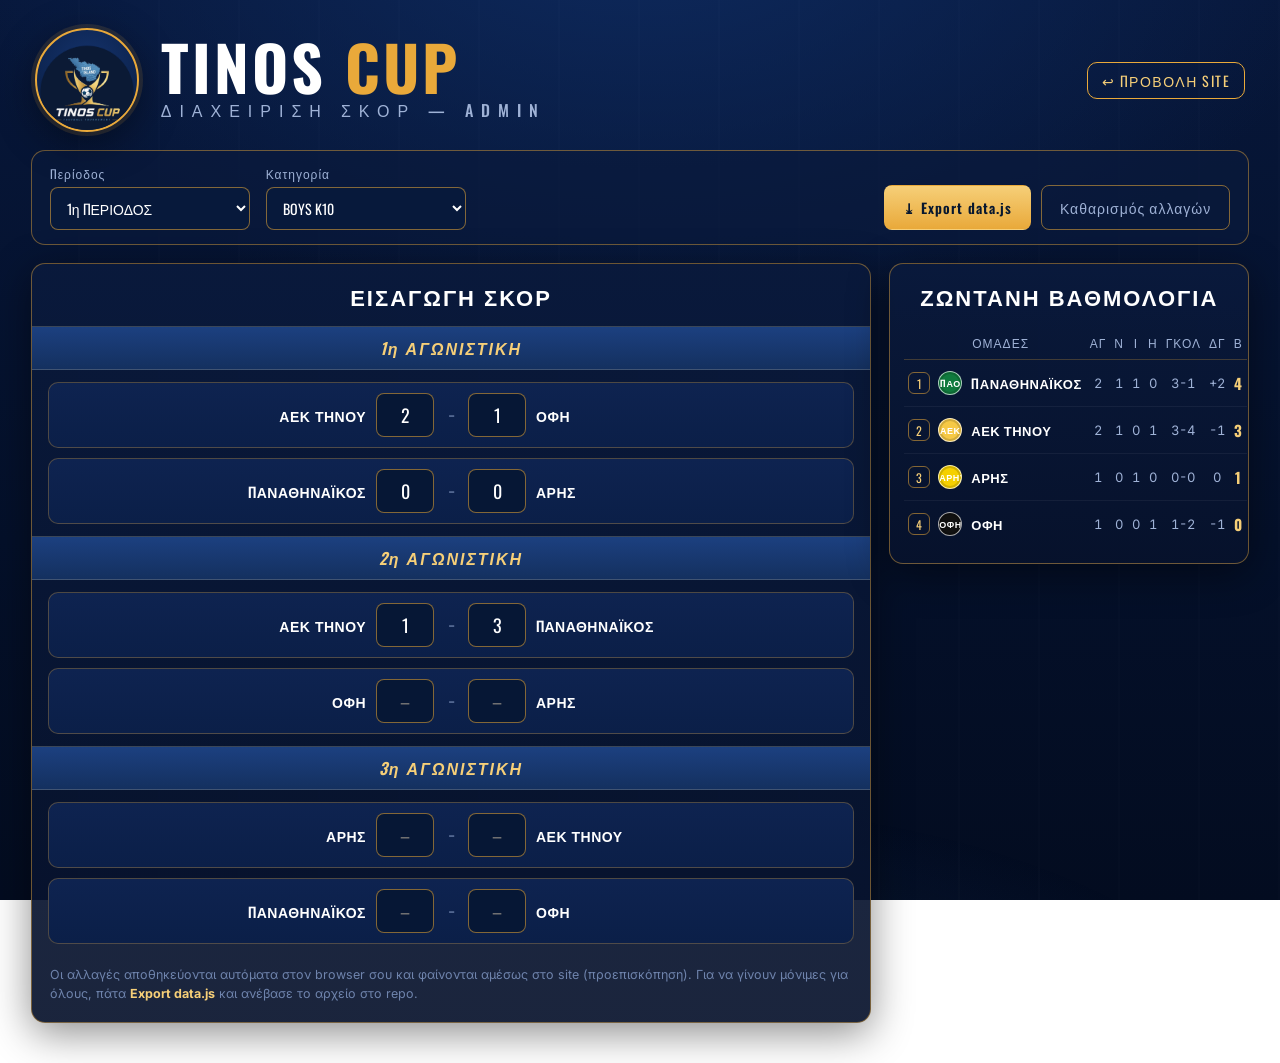
==== admin.html @ 80dd1efc "Tinos Cup tournament site Co-Authored-By: Claude Opus 4.8 <noreply@anthropic.com>" ====
<!DOCTYPE html>
<html lang="el">
<head>
  <meta charset="UTF-8" />
  <meta name="viewport" content="width=device-width, initial-scale=1.0" />
  <title>TINOS CUP — Διαχείριση Σκορ</title>
  <link rel="preconnect" href="https://fonts.googleapis.com" />
  <link rel="preconnect" href="https://fonts.gstatic.com" crossorigin />
  <link href="https://fonts.googleapis.com/css2?family=Oswald:wght@400;500;600;700&family=Inter:wght@400;500;600&display=swap" rel="stylesheet" />
  <link rel="stylesheet" href="css/styles.css" />
</head>
<body>
  <div class="app">
    <header class="masthead" style="grid-template-columns:auto 1fr auto;">
      <div class="brand-logo"><img src="logos/tinos-cup-badge.png" alt="TINOS CUP" /></div>
      <div class="title-block">
        <div class="title-main"><span class="t1">TINOS </span><span class="t2">CUP</span></div>
        <div class="title-sub">ΔΙΑΧΕΙΡΙΣΗ ΣΚΟΡ — ADMIN</div>
      </div>
      <a class="date-chip" href="index.html" style="text-decoration:none;">↩ ΠΡΟΒΟΛΗ SITE</a>
    </header>

    <div class="admin-bar">
      <label>Περίοδος
        <select id="selPeriod"></select>
      </label>
      <label>Κατηγορία
        <select id="selCategory"></select>
      </label>
      <div class="admin-actions">
        <button id="btnExport" class="adm-btn gold">⤓ Export data.js</button>
        <button id="btnReset" class="adm-btn ghost">Καθαρισμός αλλαγών</button>
      </div>
    </div>

    <div class="results-grid">
      <section class="panel">
        <div class="panel-title">ΕΙΣΑΓΩΓΗ ΣΚΟΡ</div>
        <div id="editor" class="admin-editor"></div>
        <p class="admin-hint">Οι αλλαγές αποθηκεύονται αυτόματα στον browser σου και φαίνονται αμέσως στο site (προεπισκόπηση). Για να γίνουν μόνιμες για όλους, πάτα <b>Export data.js</b> και ανέβασε το αρχείο στο repo.</p>
      </section>
      <div class="rightcol">
        <section class="panel">
          <div class="panel-title">ΖΩΝΤΑΝΗ ΒΑΘΜΟΛΟΓΙΑ</div>
          <div id="previewStandings" style="padding:0 14px 16px;"></div>
        </section>
      </div>
    </div>
  </div>

  <script src="js/data.js"></script>
  <script src="js/standings.js"></script>
  <script src="js/admin.js"></script>
</body>
</html>
---- css/styles.css ----
/* =============================================================================
   TINOS CUP — Stylesheet
   ============================================================================= */
:root {
  --bg-deep:      #04122e;
  --navy-900:     #061633;
  --navy-850:     #0a1c40;
  --navy-800:     #0c2150;
  --navy-700:     #123066;
  --row-bg:       #0b1f48;
  --row-bg-2:     #0e2350;
  --blue-band:    #14305f;
  --blue-band-2:  #1c4080;
  --gold:         #e9a93a;
  --gold-bright:  #f6cf78;
  --gold-dim:     rgba(233,169,58,.55);
  --text:         #ffffff;
  --text-dim:     #9fb2d6;
  --text-faint:   #6f84ad;
  --panel-border: rgba(233,169,58,.45);
  --radius:       14px;
  --shadow:       0 10px 40px rgba(0,0,0,.45);
  --font-head: "Oswald", "Arial Narrow", sans-serif;
  --font-body: "Inter", "Segoe UI", system-ui, sans-serif;
}

* { box-sizing: border-box; margin: 0; padding: 0; }

html, body { height: 100%; }

body {
  font-family: var(--font-body);
  color: var(--text);
  background:
    radial-gradient(1200px 700px at 50% -10%, #0e2a5e 0%, transparent 60%),
    linear-gradient(180deg, #07173a 0%, #04102a 60%, #030c20 100%);
  background-attachment: fixed;
  min-height: 100vh;
  -webkit-font-smoothing: antialiased;
}

/* faint stadium / pitch lines overlay */
body::before {
  content: "";
  position: fixed; inset: 0;
  background:
    radial-gradient(900px 400px at 50% 120%, rgba(60,110,190,.18), transparent 70%),
    repeating-linear-gradient(90deg, transparent 0 78px, rgba(255,255,255,.012) 78px 80px);
  pointer-events: none;
  z-index: 0;
}

.app { position: relative; z-index: 1; max-width: 1680px; margin: 0 auto; padding: 22px clamp(14px, 2.4vw, 34px) 40px; }

/* ============================ HEADER ============================ */
.masthead {
  display: grid;
  grid-template-columns: auto 1fr auto;
  align-items: center;
  gap: 22px;
  padding: 6px 4px 18px;
}
.brand-logo {
  width: 104px; height: 104px;
  display: grid; place-items: center;
  background: radial-gradient(circle at 50% 35%, #15346e, #081b3f);
  border: 2px solid var(--gold);
  border-radius: 50%;
  box-shadow: 0 0 0 4px rgba(233,169,58,.12), var(--shadow);
  flex: none;
  overflow: hidden;
}
.brand-logo img { width: 100%; height: 100%; object-fit: cover; display: block; }
.brand-logo span { font-family: var(--font-head); font-weight: 700; font-size: 13px; letter-spacing: 2px; color: var(--gold-bright); text-align: center; line-height: 1.05; }
.brand-logo .ball { font-size: 30px; }

.title-block { display: flex; flex-direction: column; gap: 2px; }
.title-main { font-family: var(--font-head); font-weight: 700; letter-spacing: 3px; line-height: .92; }
.title-main .t1 { font-size: clamp(34px, 5vw, 62px); color: #fff; }
.title-main .t2 { font-size: clamp(34px, 5vw, 62px); color: var(--gold); }
.title-sub { font-family: var(--font-head); font-weight: 500; letter-spacing: 8px; color: var(--text-dim); font-size: clamp(11px, 1.4vw, 16px); }

.category-badge { display: flex; flex-direction: column; align-items: flex-end; gap: 8px; text-align: right; }
.category-badge .cat-line { display: flex; align-items: baseline; gap: 10px; }
.category-badge .gender { font-family: var(--font-head); letter-spacing: 4px; color: var(--text-dim); font-size: 16px; align-self: flex-start; }
.category-badge .age { font-family: var(--font-head); font-weight: 700; font-size: clamp(40px, 6vw, 72px); color: #fff; line-height: .85; }
.date-chip {
  display: inline-flex; align-items: center; gap: 9px;
  border: 1.5px solid var(--gold); border-radius: 10px;
  padding: 7px 14px; color: var(--gold-bright);
  font-family: var(--font-head); letter-spacing: 1.5px; font-size: 14px;
}
.date-chip svg { width: 16px; height: 16px; }

/* ============================ LAYOUT ============================ */
.layout {
  display: grid;
  grid-template-columns: 210px minmax(0, 1fr);
  gap: 18px;
  align-items: start;
}
.content { min-width: 0; }
.results-grid {
  display: grid;
  grid-template-columns: minmax(0, 1fr) 360px;
  gap: 18px;
  align-items: start;
}

/* ============================ PANELS ============================ */
.panel {
  background: linear-gradient(180deg, rgba(10,26,60,.92), rgba(7,18,44,.92));
  border: 1.5px solid var(--panel-border);
  border-radius: var(--radius);
  box-shadow: var(--shadow);
  overflow: hidden;
}
.panel + .panel { margin-top: 18px; }
.panel-title {
  font-family: var(--font-head); font-weight: 600; letter-spacing: 2px;
  text-align: center; font-size: 22px; color: #fff;
  padding: 16px 12px 14px;
}

/* ============================ SIDEBAR (PERIODS) ============================ */
.sidebar .panel-title { font-size: 17px; letter-spacing: 3px; color: var(--gold-bright); }
.period-list { display: flex; flex-direction: column; gap: 12px; padding: 4px 14px 20px; }
.period-btn {
  position: relative;
  display: flex; align-items: center; justify-content: center;
  font-family: var(--font-head); letter-spacing: 1.5px; font-size: 15px;
  color: var(--gold-bright);
  background: transparent;
  border: 1.5px solid var(--gold-dim);
  border-radius: 10px;
  padding: 12px 10px;
  cursor: pointer;
  transition: all .15s ease;
  text-transform: none;
}
.period-btn:hover { border-color: var(--gold); background: rgba(233,169,58,.08); }
.period-btn.active {
  background: linear-gradient(180deg, var(--gold-bright), var(--gold));
  color: #07172f; font-weight: 600; border-color: var(--gold);
  box-shadow: 0 6px 18px rgba(233,169,58,.35);
}
.period-btn.active::after {
  content: "›"; position: absolute; right: 12px; font-size: 22px; font-weight: 700; line-height: 0;
}
.period-btn.empty { opacity: .55; }
.period-btn .dot { display:none; }

/* ============================ FILTER BAR (φύλο + ηλικία) ============================ */
.filterbar {
  display: flex; flex-wrap: wrap; align-items: center; gap: 14px 26px;
  margin-bottom: 16px;
}
.filter-group { display: flex; align-items: center; gap: 11px; min-width: 0; }
.filter-cap {
  font-family: var(--font-head); letter-spacing: 3px; font-size: 12px;
  color: var(--gold-dim); text-transform: uppercase; flex: none;
}
.seg {
  display: inline-flex; flex-wrap: wrap; gap: 3px;
  background: linear-gradient(180deg, rgba(12,33,80,.9), rgba(6,21,49,.9));
  border: 1.5px solid var(--gold-dim); border-radius: 11px; padding: 4px;
  box-shadow: inset 0 1px 0 rgba(255,255,255,.05), 0 4px 14px rgba(0,0,0,.28);
}
.seg-btn {
  display: inline-flex; align-items: center; gap: 6px;
  font-family: var(--font-head); letter-spacing: 1.5px; font-size: 13px;
  color: var(--text-dim); background: transparent; border: none;
  border-radius: 8px; padding: 8px 16px; cursor: pointer;
  transition: all .15s ease; white-space: nowrap;
}
.seg-btn:hover { color: #fff; background: rgba(233,169,58,.10); }
.seg-btn.active {
  color: #07172f; font-weight: 700;
  background: linear-gradient(180deg, var(--gold-bright), var(--gold));
  box-shadow: 0 3px 12px rgba(233,169,58,.35);
}
.seg-btn .seg-ic { font-size: 15px; line-height: 1; opacity: .9; }
.seg-btn.active .seg-ic { opacity: 1; }
.seg-ages .seg-btn { padding: 8px 13px; }

/* λογότυπα ομάδων — μόνο το logo, χωρίς χρωματιστό φόντο */
.crest.has-logo {
  background: transparent !important; border: none; box-shadow: none;
}
.crest.has-logo img { object-fit: contain; }

/* ============================ BYE / ΡΕΠΟ ============================ */
.bye-note {
  display: flex; align-items: center; justify-content: center; gap: 10px;
  margin: 10px 16px 0; padding: 8px 14px;
  background: rgba(233,169,58,.08);
  border: 1.4px dashed var(--gold-dim); border-radius: 10px;
  font-family: var(--font-head); letter-spacing: 1.5px; font-size: 14px;
  color: var(--text-dim);
}
.bye-note b { color: var(--gold-bright); font-weight: 600; }
.bye-note .crest { width: 24px; height: 24px; font-size: 9px; }
.schedule .sched-row.bye .teams { color: var(--gold-bright); font-style: italic; }

/* ============================ CATEGORY TABS ============================ */
.tabs { display: flex; flex-wrap: wrap; gap: 10px; margin-bottom: 16px; }
.tab {
  font-family: var(--font-head); letter-spacing: 1.5px; font-size: 14px;
  color: var(--text-dim);
  background: rgba(12,33,80,.6);
  border: 1.5px solid rgba(233,169,58,.25);
  border-radius: 999px;
  padding: 9px 18px; cursor: pointer; transition: all .15s ease;
}
.tab:hover { color: #fff; border-color: var(--gold-dim); }
.tab.active { color: #07172f; background: linear-gradient(180deg, var(--gold-bright), var(--gold)); border-color: var(--gold); font-weight: 600; }

/* ============================ RESULTS (center) ============================ */
.matchday-band {
  text-align: center;
  background: linear-gradient(180deg, var(--blue-band-2), var(--blue-band));
  color: var(--gold-bright);
  font-family: var(--font-head); font-style: italic; font-weight: 600;
  letter-spacing: 2px; font-size: 16px;
  padding: 9px; margin: 0;
  border-top: 1px solid rgba(233,169,58,.18);
  border-bottom: 1px solid rgba(233,169,58,.18);
}
.match-list { padding: 14px 16px 18px; display: flex; flex-direction: column; gap: 12px; }
.match-row {
  display: grid;
  grid-template-columns: 34px 1fr 96px 1fr;
  align-items: center;
  gap: 10px;
  background: linear-gradient(180deg, var(--row-bg-2), var(--row-bg));
  border: 1.4px solid rgba(233,169,58,.30);
  border-radius: 10px;
  padding: 10px 12px;
}
.match-num {
  width: 26px; height: 26px; flex: none;
  display: grid; place-items: center;
  border: 1.5px solid var(--gold-dim); border-radius: 7px;
  color: var(--gold-bright); font-family: var(--font-head); font-size: 14px;
}
.team {
  display: flex; align-items: center; gap: 11px; min-width: 0;
  font-family: var(--font-head); font-weight: 600; letter-spacing: 1px;
  font-size: clamp(13px, 1.15vw, 17px); color: #fff;
}
.team.home { justify-content: flex-start; }
.team.away { flex-direction: row-reverse; justify-content: flex-start; text-align: right; }
.team .tname { white-space: nowrap; overflow: hidden; text-overflow: ellipsis; }
.crest {
  width: 30px; height: 30px; flex: none; border-radius: 50%;
  display: grid; place-items: center;
  font-family: var(--font-head); font-size: 11px; font-weight: 700; color: #fff;
  background: #1a2a4a; border: 1.5px solid rgba(255,255,255,.65);
  box-shadow: inset 0 0 0 2px rgba(0,0,0,.15);
  overflow: hidden;
}
.crest img { width: 100%; height: 100%; object-fit: cover; }
.score-box {
  display: flex; align-items: center; justify-content: center; gap: 8px;
  background: #061735; border: 1.5px solid rgba(233,169,58,.30);
  border-radius: 8px; height: 38px;
  font-family: var(--font-head); font-size: 20px; font-weight: 700; color: #fff;
}
.score-box .sep { color: var(--text-faint); }
.score-box.pending { color: var(--text-faint); font-size: 16px; letter-spacing: 2px; }

/* ============================ STANDINGS (right) ============================ */
.standings { width: 100%; border-collapse: collapse; font-size: 13px; }
.standings thead th {
  font-family: var(--font-head); font-weight: 500; letter-spacing: 1px;
  color: var(--text-dim); font-size: 12px; text-transform: uppercase;
  padding: 8px 4px; text-align: center; border-bottom: 1px solid rgba(233,169,58,.25);
}
.standings thead th.team-col { text-align: left; padding-left: 38px; }
.standings tbody td { padding: 11px 4px; text-align: center; color: var(--text-dim); font-variant-numeric: tabular-nums; }
.standings tbody tr { border-bottom: 1px solid rgba(255,255,255,.05); }
.standings tbody tr:last-child { border-bottom: none; }
.standings .rank {
  width: 22px; height: 22px; margin: 0 auto;
  display: grid; place-items: center;
  border: 1.4px solid var(--gold-dim); border-radius: 6px;
  color: var(--gold-bright); font-family: var(--font-head); font-size: 12px;
}
.standings td.team-cell { text-align: left; }
.standings .team-cell .tc {
  display: flex; align-items: center; gap: 9px;
  font-family: var(--font-head); font-weight: 600; letter-spacing: .5px;
  color: #fff; font-size: 13px;
}
.standings .crest { width: 24px; height: 24px; font-size: 9px; }
.standings .goals { white-space: nowrap; }
.standings td.pts { color: var(--gold-bright); font-family: var(--font-head); font-weight: 700; font-size: 15px; }
.standings tbody tr.top td.rank { border-color: var(--gold); }

/* ============================ SCHEDULE (right) ============================ */
.schedule { padding: 4px 16px 18px; }
.schedule .sched-day {
  font-family: var(--font-head); font-style: italic; color: var(--gold-bright);
  letter-spacing: 1px; font-size: 15px; margin: 14px 0 8px;
}
.schedule .sched-row {
  display: grid; grid-template-columns: 1fr auto auto; gap: 10px; align-items: baseline;
  padding: 5px 0; color: var(--text-dim); font-size: 13px;
  border-bottom: 1px dashed rgba(255,255,255,.06);
}
.schedule .sched-row .teams { color: #dfe8fb; font-style: italic; white-space: nowrap; overflow: hidden; text-overflow: ellipsis; }
.schedule .sched-row .date { color: var(--text-faint); font-variant-numeric: tabular-nums; }
.schedule .sched-row .time { color: var(--gold-bright); font-variant-numeric: tabular-nums; min-width: 44px; text-align: right; }

/* ============================ OVERVIEW ============================ */
.overview-grid { display: grid; grid-template-columns: repeat(auto-fill, minmax(320px, 1fr)); gap: 18px; }
.ov-card { padding-bottom: 8px; }
.ov-card .ov-head {
  display: flex; align-items: center; justify-content: space-between;
  padding: 14px 16px; border-bottom: 1px solid rgba(233,169,58,.2);
}
.ov-card .ov-head .ov-title { font-family: var(--font-head); letter-spacing: 1px; }
.ov-card .ov-head .ov-title b { color: var(--gold-bright); }
.ov-card .ov-head .ov-date { color: var(--text-faint); font-size: 12px; }
.ov-card table { width: 100%; }
.ov-empty { padding: 26px; text-align: center; color: var(--text-faint); }

/* ============================ EMPTY STATE ============================ */
.empty-state { padding: 60px 20px; text-align: center; color: var(--text-faint); }
.empty-state h3 { font-family: var(--font-head); color: var(--text-dim); letter-spacing: 1px; margin-bottom: 8px; font-weight: 500; }

/* ============================ FOOTER ============================ */
.tfooter { text-align: center; padding: 34px 10px 6px; }
.tfooter .slogan {
  font-family: var(--font-head); letter-spacing: 6px; font-size: clamp(14px, 2vw, 22px);
  color: transparent; -webkit-text-stroke: 1px var(--gold); position: relative;
  display: inline-block;
}
.tfooter .slogan::before, .tfooter .slogan::after {
  content: "—"; color: var(--gold); -webkit-text-stroke: 0; margin: 0 14px; vertical-align: middle;
}
.tfooter .hash { display: block; margin-top: 8px; color: var(--gold-bright); font-family: var(--font-head); letter-spacing: 4px; font-size: 13px; }

/* ============================ ADMIN ============================ */
.admin-bar {
  display: flex; flex-wrap: wrap; align-items: flex-end; gap: 16px;
  background: rgba(10,26,60,.7); border: 1.5px solid var(--panel-border);
  border-radius: var(--radius); padding: 14px 18px; margin-bottom: 18px;
}
.admin-bar label { display: flex; flex-direction: column; gap: 5px; font-family: var(--font-head); letter-spacing: 1px; color: var(--text-dim); font-size: 12px; }
.admin-bar select {
  background: #07193b; color: #fff; border: 1.5px solid var(--gold-dim);
  border-radius: 8px; padding: 9px 12px; font-family: var(--font-head); font-size: 14px; min-width: 200px;
}
.admin-actions { margin-left: auto; display: flex; gap: 10px; }
.adm-btn { font-family: var(--font-head); letter-spacing: 1px; font-size: 14px; border-radius: 8px; padding: 11px 18px; cursor: pointer; border: 1.5px solid transparent; }
.adm-btn.gold { background: linear-gradient(180deg, var(--gold-bright), var(--gold)); color: #07172f; font-weight: 600; }
.adm-btn.gold:hover { filter: brightness(1.06); }
.adm-btn.ghost { background: transparent; color: var(--text-dim); border-color: var(--gold-dim); }
.adm-btn.ghost:hover { color: #fff; border-color: var(--gold); }

.admin-editor { padding-bottom: 6px; }
.admin-match-list { padding: 12px 16px; display: flex; flex-direction: column; gap: 10px; }
.admin-match {
  display: grid; grid-template-columns: 1fr 58px 14px 58px 1fr; align-items: center; gap: 10px;
  background: linear-gradient(180deg, var(--row-bg-2), var(--row-bg));
  border: 1.4px solid rgba(233,169,58,.3); border-radius: 10px; padding: 10px 14px;
}
.admin-match .am-team { font-family: var(--font-head); font-weight: 600; letter-spacing: .5px; color: #fff; font-size: 14px; }
.admin-match .am-team.home { text-align: right; }
.admin-match .am-team.away { text-align: left; }
.admin-match .am-sep { text-align: center; color: var(--text-faint); }
.admin-match .am-score {
  width: 58px; text-align: center; background: #061735; color: #fff;
  border: 1.5px solid var(--gold-dim); border-radius: 8px; padding: 8px 6px;
  font-family: var(--font-head); font-size: 18px; -moz-appearance: textfield;
}
.admin-match .am-score::-webkit-outer-spin-button,
.admin-match .am-score::-webkit-inner-spin-button { -webkit-appearance: none; margin: 0; }
.admin-match .am-score:focus { outline: none; border-color: var(--gold); box-shadow: 0 0 0 2px rgba(233,169,58,.2); }
.admin-hint { padding: 4px 18px 18px; color: var(--text-faint); font-size: 12.5px; line-height: 1.5; }
.admin-hint b { color: var(--gold-bright); }

/* ============================ RESPONSIVE ============================ */
@media (max-width: 1180px) {
  .layout { grid-template-columns: 170px minmax(0,1fr); }
  .results-grid { grid-template-columns: 1fr; }
}
@media (max-width: 760px) {
  .layout { grid-template-columns: 1fr; }
  .sidebar { order: -1; }
  .period-list { flex-direction: row; flex-wrap: wrap; }
  .period-btn { flex: 1 1 40%; }
  .masthead { grid-template-columns: 1fr; text-align: center; gap: 14px; justify-items: center; }
  .category-badge { align-items: center; }
  .match-row { grid-template-columns: 26px 1fr 78px 1fr; gap: 6px; }
  .team .tname { font-size: 12px; }
}
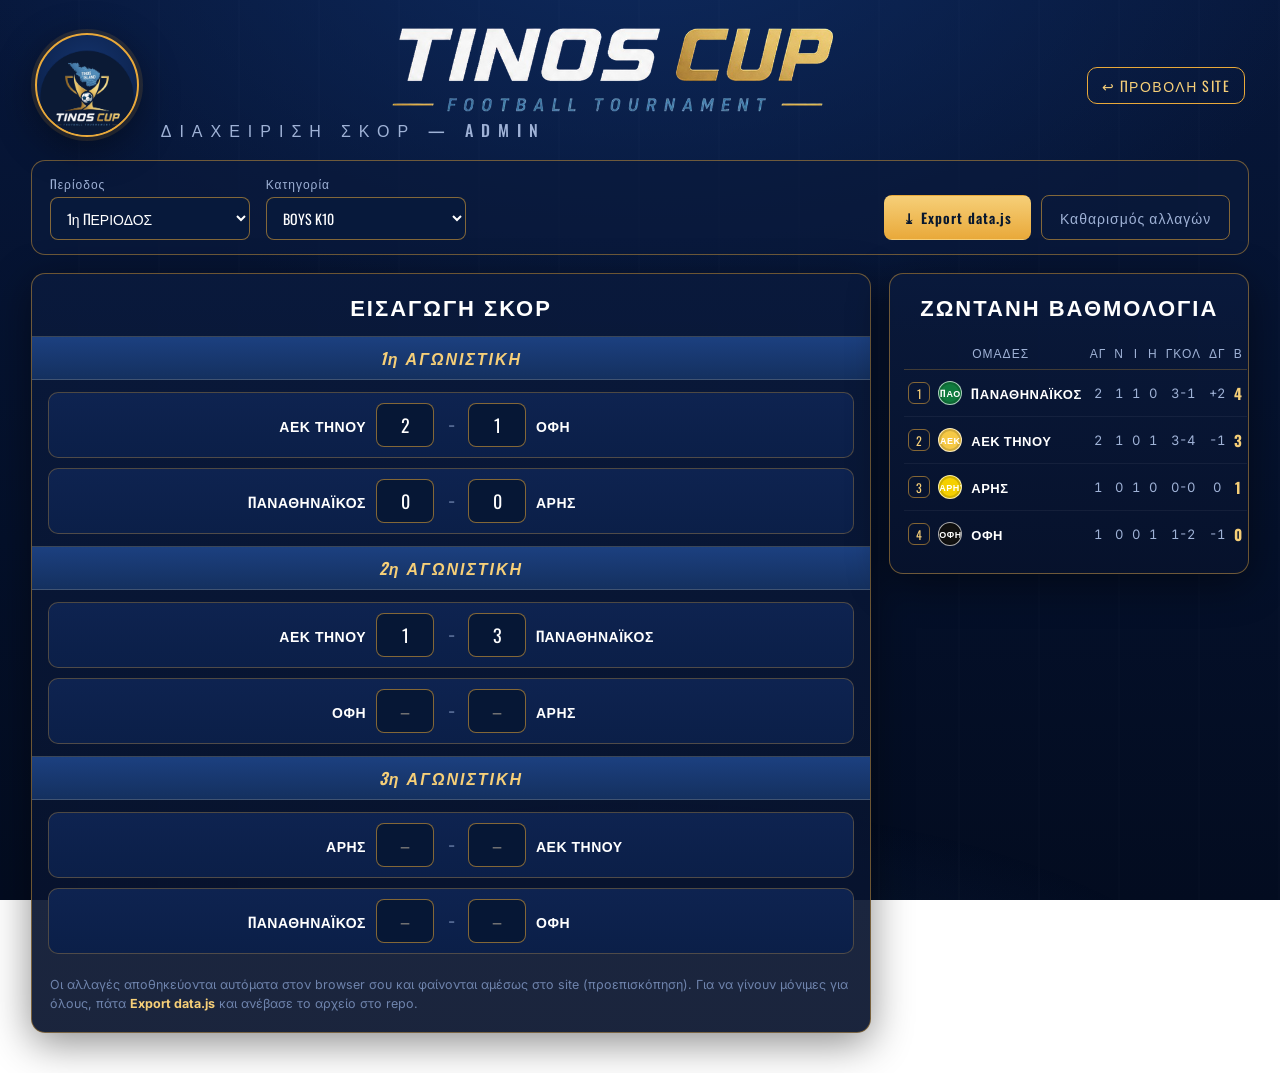
==== commit be1c5163: "Logo badge + title image, equal overview cards, mobile responsive - Full Tinos Cup logo inside the t" ====
--- a/admin.html
+++ b/admin.html
@@ -14,7 +14,7 @@
     <header class="masthead" style="grid-template-columns:auto 1fr auto;">
       <div class="brand-logo"><img src="logos/tinos-cup-badge.png" alt="TINOS CUP" /></div>
       <div class="title-block">
-        <div class="title-main"><span class="t1">TINOS </span><span class="t2">CUP</span></div>
+        <img class="title-img" src="logos/tinos-cup-title.png" alt="TINOS CUP" />
         <div class="title-sub">ΔΙΑΧΕΙΡΙΣΗ ΣΚΟΡ — ADMIN</div>
       </div>
       <a class="date-chip" href="index.html" style="text-decoration:none;">↩ ΠΡΟΒΟΛΗ SITE</a>
@@ -42,7 +42,7 @@
       <div class="rightcol">
         <section class="panel">
           <div class="panel-title">ΖΩΝΤΑΝΗ ΒΑΘΜΟΛΟΓΙΑ</div>
-          <div id="previewStandings" style="padding:0 14px 16px;"></div>
+          <div id="previewStandings" class="std-wrap" style="padding:0 14px 16px;"></div>
         </section>
       </div>
     </div>
--- a/css/styles.css
+++ b/css/styles.css
@@ -70,11 +70,12 @@
   flex: none;
   overflow: hidden;
 }
-.brand-logo img { width: 100%; height: 100%; object-fit: cover; display: block; }
+.brand-logo img { width: 100%; height: 100%; object-fit: contain; display: block; }
 .brand-logo span { font-family: var(--font-head); font-weight: 700; font-size: 13px; letter-spacing: 2px; color: var(--gold-bright); text-align: center; line-height: 1.05; }
 .brand-logo .ball { font-size: 30px; }
 
-.title-block { display: flex; flex-direction: column; gap: 2px; }
+.title-block { display: flex; flex-direction: column; gap: 6px; min-width: 0; }
+.title-img { height: clamp(46px, 7vw, 84px); width: auto; max-width: 100%; object-fit: contain; display: block; }
 .title-main { font-family: var(--font-head); font-weight: 700; letter-spacing: 3px; line-height: .92; }
 .title-main .t1 { font-size: clamp(34px, 5vw, 62px); color: #fff; }
 .title-main .t2 { font-size: clamp(34px, 5vw, 62px); color: var(--gold); }
@@ -313,15 +314,21 @@
 .schedule .sched-row .time { color: var(--gold-bright); font-variant-numeric: tabular-nums; min-width: 44px; text-align: right; }
 
 /* ============================ OVERVIEW ============================ */
-.overview-grid { display: grid; grid-template-columns: repeat(auto-fill, minmax(320px, 1fr)); gap: 18px; }
-.ov-card { padding-bottom: 8px; }
+.overview-grid {
+  display: grid;
+  grid-template-columns: repeat(auto-fit, minmax(320px, 1fr));
+  gap: 18px;
+  align-items: stretch;
+}
+.ov-card { padding-bottom: 8px; display: flex; flex-direction: column; }
 .ov-card .ov-head {
-  display: flex; align-items: center; justify-content: space-between;
+  display: flex; align-items: center; justify-content: space-between; gap: 10px;
   padding: 14px 16px; border-bottom: 1px solid rgba(233,169,58,.2);
 }
-.ov-card .ov-head .ov-title { font-family: var(--font-head); letter-spacing: 1px; }
+.ov-card .ov-head .ov-title { font-family: var(--font-head); letter-spacing: 1px; white-space: nowrap; }
 .ov-card .ov-head .ov-title b { color: var(--gold-bright); }
-.ov-card .ov-head .ov-date { color: var(--text-faint); font-size: 12px; }
+.ov-card .ov-head .ov-date { color: var(--text-faint); font-size: 12px; text-align: right; }
+.ov-card > div { flex: 1; }
 .ov-card table { width: 100%; }
 .ov-empty { padding: 26px; text-align: center; color: var(--text-faint); }
 
@@ -386,13 +393,61 @@
   .layout { grid-template-columns: 170px minmax(0,1fr); }
   .results-grid { grid-template-columns: 1fr; }
 }
+
+/* Tablets / μικρά laptop */
+@media (max-width: 900px) {
+  .layout { grid-template-columns: 1fr; gap: 14px; }
+  .sidebar { order: -1; }
+  .period-list {
+    display: grid; grid-template-columns: repeat(3, 1fr);
+    gap: 10px; padding: 4px 12px 14px;
+  }
+  .period-btn { flex: none; min-width: 0; }
+}
+
+/* Κινητά */
 @media (max-width: 760px) {
-  .layout { grid-template-columns: 1fr; }
-  .sidebar { order: -1; }
-  .period-list { flex-direction: row; flex-wrap: wrap; }
-  .period-btn { flex: 1 1 40%; }
-  .masthead { grid-template-columns: 1fr; text-align: center; gap: 14px; justify-items: center; }
+  .app { padding: 16px 12px 32px; }
+  .masthead { grid-template-columns: 1fr; text-align: center; gap: 12px; justify-items: center; }
+  .title-block { align-items: center; width: 100%; }
+  .title-img { height: 48px; width: auto; max-width: 90vw; }
+  .title-sub { letter-spacing: 5px; }
+
+  .period-list { grid-template-columns: 1fr 1fr; }
+  .period-btn { font-size: 13.5px; letter-spacing: 1px; padding: 11px 6px; }
   .category-badge { align-items: center; }
-  .match-row { grid-template-columns: 26px 1fr 78px 1fr; gap: 6px; }
-  .team .tname { font-size: 12px; }
-}
+  .category-badge .cat-line { justify-content: center; }
+  .category-badge .age { font-size: clamp(34px, 13vw, 56px); }
+
+  .filterbar { flex-direction: column; align-items: stretch; gap: 12px; }
+  .filter-group { flex-direction: column; align-items: center; gap: 7px; width: 100%; }
+  .filter-cap { text-align: center; }
+  .seg { justify-content: center; max-width: 100%; }
+  .seg-btn { padding: 8px 13px; font-size: 12.5px; }
+  .seg-ages .seg-btn { padding: 7px 11px; }
+
+  .tabs { justify-content: center; }
+
+  .overview-grid { grid-template-columns: 1fr; gap: 14px; }
+
+  /* η βαθμολογία να κυλάει οριζόντια μέσα στο panel αντί να σπρώχνει όλη τη σελίδα */
+  .std-wrap { overflow-x: auto; -webkit-overflow-scrolling: touch; }
+  .std-wrap .standings { min-width: 340px; }
+
+  .match-row { grid-template-columns: 26px 1fr 70px 1fr; gap: 6px; padding: 9px 9px; }
+  .team { gap: 7px; font-size: 12.5px; }
+  .crest { width: 26px; height: 26px; }
+  .score-box { height: 34px; font-size: 18px; }
+  .standings { font-size: 12px; }
+  .standings thead th.team-col { padding-left: 30px; }
+}
+
+/* Στενά κινητά */
+@media (max-width: 420px) {
+  .brand-logo { width: 84px; height: 84px; }
+  .period-btn { flex: 1 1 100%; }
+  .match-row { grid-template-columns: 22px 1fr 60px 1fr; }
+  .team .tname { font-size: 11.5px; }
+  .standings thead th { font-size: 10.5px; padding: 7px 2px; }
+  .standings tbody td { padding: 9px 2px; }
+}
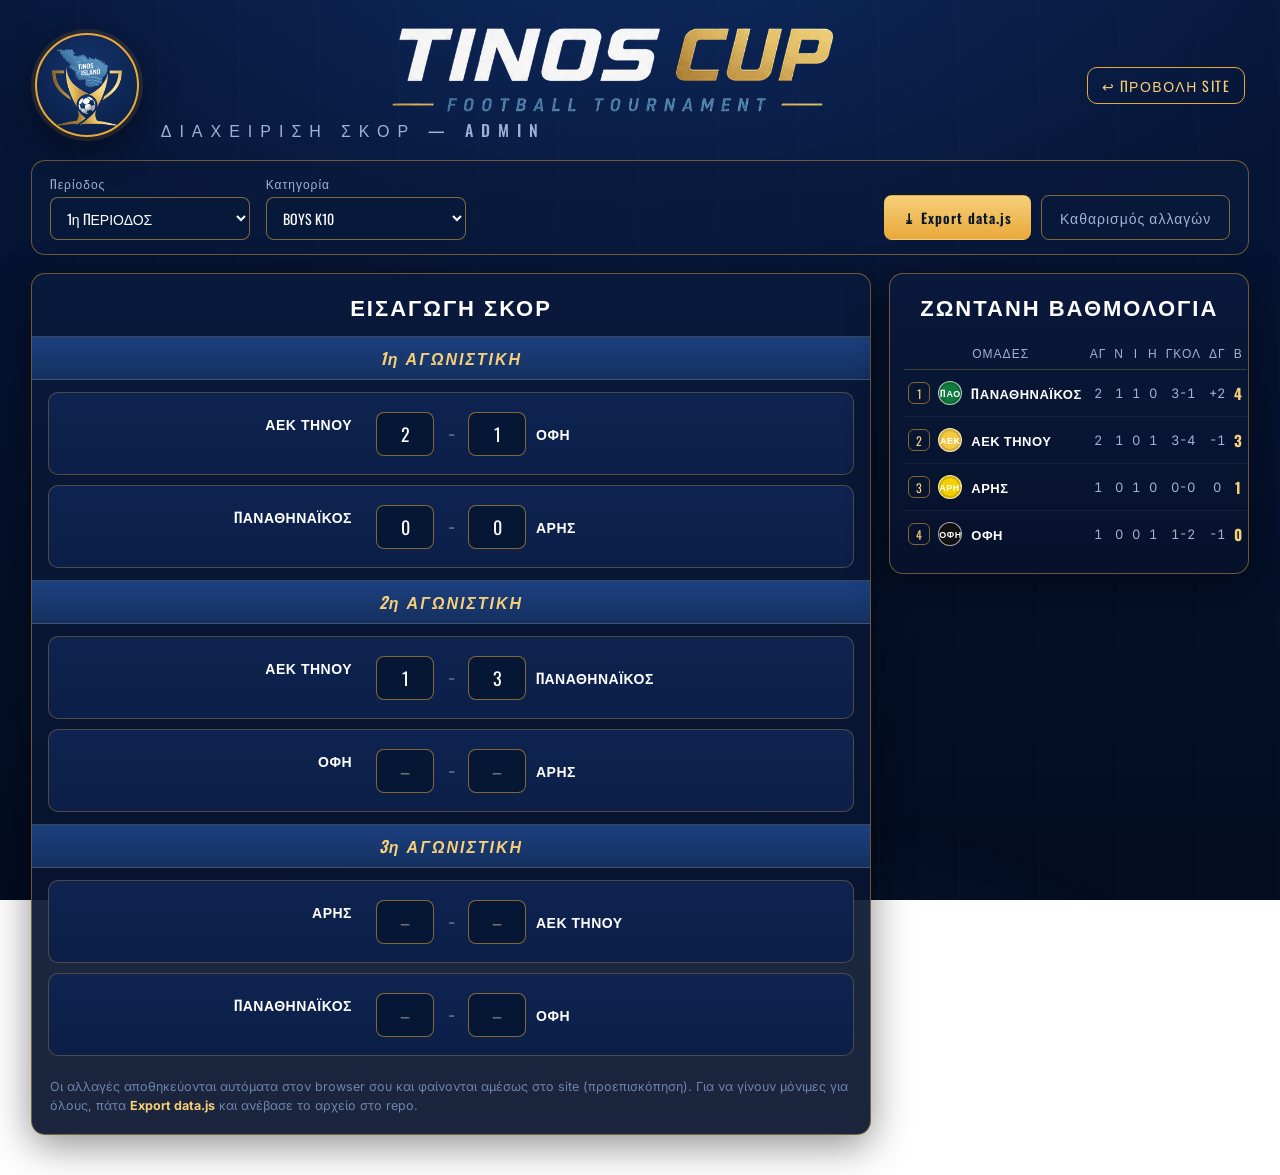
==== commit 4d664a5e: "Current-period auto-load, remove girls P3, bigger/equal logos, single-sphere badge - data.js: curren" ====
--- a/admin.html
+++ b/admin.html
@@ -12,7 +12,7 @@
 <body>
   <div class="app">
     <header class="masthead" style="grid-template-columns:auto 1fr auto;">
-      <div class="brand-logo"><img src="logos/tinos-cup-badge.png" alt="TINOS CUP" /></div>
+      <div class="brand-logo"><img src="logos/tinos-cup-mark.png" alt="TINOS CUP" /></div>
       <div class="title-block">
         <img class="title-img" src="logos/tinos-cup-title.png" alt="TINOS CUP" />
         <div class="title-sub">ΔΙΑΧΕΙΡΙΣΗ ΣΚΟΡ — ADMIN</div>
--- a/css/styles.css
+++ b/css/styles.css
@@ -69,6 +69,7 @@
   box-shadow: 0 0 0 4px rgba(233,169,58,.12), var(--shadow);
   flex: none;
   overflow: hidden;
+  padding: 14px;
 }
 .brand-logo img { width: 100%; height: 100%; object-fit: contain; display: block; }
 .brand-logo span { font-family: var(--font-head); font-weight: 700; font-size: 13px; letter-spacing: 2px; color: var(--gold-bright); text-align: center; line-height: 1.05; }
@@ -172,7 +173,7 @@
   font-family: var(--font-head); letter-spacing: 1.5px; font-size: 13px;
   color: var(--text-dim); background: transparent; border: none;
   border-radius: 8px; padding: 8px 16px; cursor: pointer;
-  transition: all .15s ease; white-space: nowrap;
+  transition: all .15s ease; white-space: nowrap; text-decoration: none;
 }
 .seg-btn:hover { color: #fff; background: rgba(233,169,58,.10); }
 .seg-btn.active {
@@ -249,9 +250,9 @@
   font-family: var(--font-head); font-weight: 600; letter-spacing: 1px;
   font-size: clamp(13px, 1.15vw, 17px); color: #fff;
 }
-.team.home { justify-content: flex-start; }
-.team.away { flex-direction: row-reverse; justify-content: flex-start; text-align: right; }
-.team .tname { white-space: nowrap; overflow: hidden; text-overflow: ellipsis; }
+.team.home { justify-content: space-between; }
+.team.away { justify-content: space-between; text-align: right; }
+.team .tname { white-space: normal; line-height: 1.15; min-width: 0; }
 .crest {
   width: 30px; height: 30px; flex: none; border-radius: 50%;
   display: grid; place-items: center;
@@ -261,6 +262,10 @@
   overflow: hidden;
 }
 .crest img { width: 100%; height: 100%; object-fit: cover; }
+/* μεγαλύτερα logo στους αγώνες, ακριβώς δίπλα στο σκορ/VS */
+.match-row { align-items: center; }
+.match-row .team { align-items: center; }
+.match-row .crest { width: 58px; height: 58px; align-self: center; }
 .score-box {
   display: flex; align-items: center; justify-content: center; gap: 8px;
   background: #061735; border: 1.5px solid rgba(233,169,58,.30);
@@ -305,11 +310,11 @@
   letter-spacing: 1px; font-size: 15px; margin: 14px 0 8px;
 }
 .schedule .sched-row {
-  display: grid; grid-template-columns: 1fr auto auto; gap: 10px; align-items: baseline;
-  padding: 5px 0; color: var(--text-dim); font-size: 13px;
+  display: grid; grid-template-columns: 1fr auto auto; gap: 6px 10px; align-items: start;
+  padding: 7px 0; color: var(--text-dim); font-size: 13px;
   border-bottom: 1px dashed rgba(255,255,255,.06);
 }
-.schedule .sched-row .teams { color: #dfe8fb; font-style: italic; white-space: nowrap; overflow: hidden; text-overflow: ellipsis; }
+.schedule .sched-row .teams { color: #dfe8fb; font-style: italic; white-space: normal; line-height: 1.25; }
 .schedule .sched-row .date { color: var(--text-faint); font-variant-numeric: tabular-nums; }
 .schedule .sched-row .time { color: var(--gold-bright); font-variant-numeric: tabular-nums; min-width: 44px; text-align: right; }
 
@@ -387,6 +392,42 @@
 .admin-match .am-score:focus { outline: none; border-color: var(--gold); box-shadow: 0 0 0 2px rgba(233,169,58,.2); }
 .admin-hint { padding: 4px 18px 18px; color: var(--text-faint); font-size: 12.5px; line-height: 1.5; }
 .admin-hint b { color: var(--gold-bright); }
+
+/* ============================ HOME / ΑΡΧΙΚΗ ============================ */
+.home-masthead { justify-content: center; justify-items: center; grid-template-columns: 1fr; }
+.home { text-align: center; padding: 10px 14px 30px; }
+.home-badge {
+  width: 168px; height: 168px; margin: 6px auto 14px;
+  display: grid; place-items: center;
+  background: radial-gradient(circle at 50% 35%, #15346e, #081b3f);
+  border: 2px solid var(--gold); border-radius: 50%;
+  box-shadow: 0 0 0 5px rgba(233,169,58,.12), var(--shadow);
+  overflow: hidden;
+  padding: 24px;
+}
+.home-badge img { width: 100%; height: 100%; object-fit: contain; }
+.home-lead { color: var(--text-dim); font-size: 15px; margin: 0 auto 26px; max-width: 540px; }
+
+.choice-grid {
+  display: grid; grid-template-columns: repeat(2, minmax(0, 1fr));
+  gap: 20px; max-width: 760px; margin: 0 auto;
+}
+.choice-card {
+  display: flex; flex-direction: column; align-items: center; justify-content: center; gap: 6px;
+  text-decoration: none; padding: 38px 20px;
+  background: linear-gradient(180deg, rgba(10,26,60,.92), rgba(7,18,44,.92));
+  border: 1.5px solid var(--panel-border); border-radius: var(--radius);
+  box-shadow: var(--shadow); transition: transform .15s ease, border-color .15s ease, box-shadow .15s ease;
+}
+.choice-card:hover { transform: translateY(-3px); border-color: var(--gold); box-shadow: 0 14px 40px rgba(0,0,0,.5); }
+.choice-card .choice-ic {
+  width: 64px; height: 64px; display: grid; place-items: center; margin-bottom: 6px;
+  font-size: 34px; color: #07172f; border-radius: 50%;
+  background: linear-gradient(180deg, var(--gold-bright), var(--gold));
+  box-shadow: 0 6px 18px rgba(233,169,58,.35);
+}
+.choice-card .choice-title { font-family: var(--font-head); font-weight: 700; letter-spacing: 3px; font-size: 30px; color: #fff; }
+.choice-card .choice-sub { font-family: var(--font-head); letter-spacing: 5px; font-size: 13px; color: var(--gold-bright); }
 
 /* ============================ RESPONSIVE ============================ */
 @media (max-width: 1180px) {
@@ -430,6 +471,10 @@
 
   .overview-grid { grid-template-columns: 1fr; gap: 14px; }
 
+  .choice-grid { grid-template-columns: 1fr; gap: 14px; max-width: 420px; }
+  .choice-card { padding: 28px 18px; }
+  .home-badge { width: 132px; height: 132px; }
+
   /* η βαθμολογία να κυλάει οριζόντια μέσα στο panel αντί να σπρώχνει όλη τη σελίδα */
   .std-wrap { overflow-x: auto; -webkit-overflow-scrolling: touch; }
   .std-wrap .standings { min-width: 340px; }
@@ -437,6 +482,7 @@
   .match-row { grid-template-columns: 26px 1fr 70px 1fr; gap: 6px; padding: 9px 9px; }
   .team { gap: 7px; font-size: 12.5px; }
   .crest { width: 26px; height: 26px; }
+  .match-row .crest { width: 46px; height: 46px; }
   .score-box { height: 34px; font-size: 18px; }
   .standings { font-size: 12px; }
   .standings thead th.team-col { padding-left: 30px; }
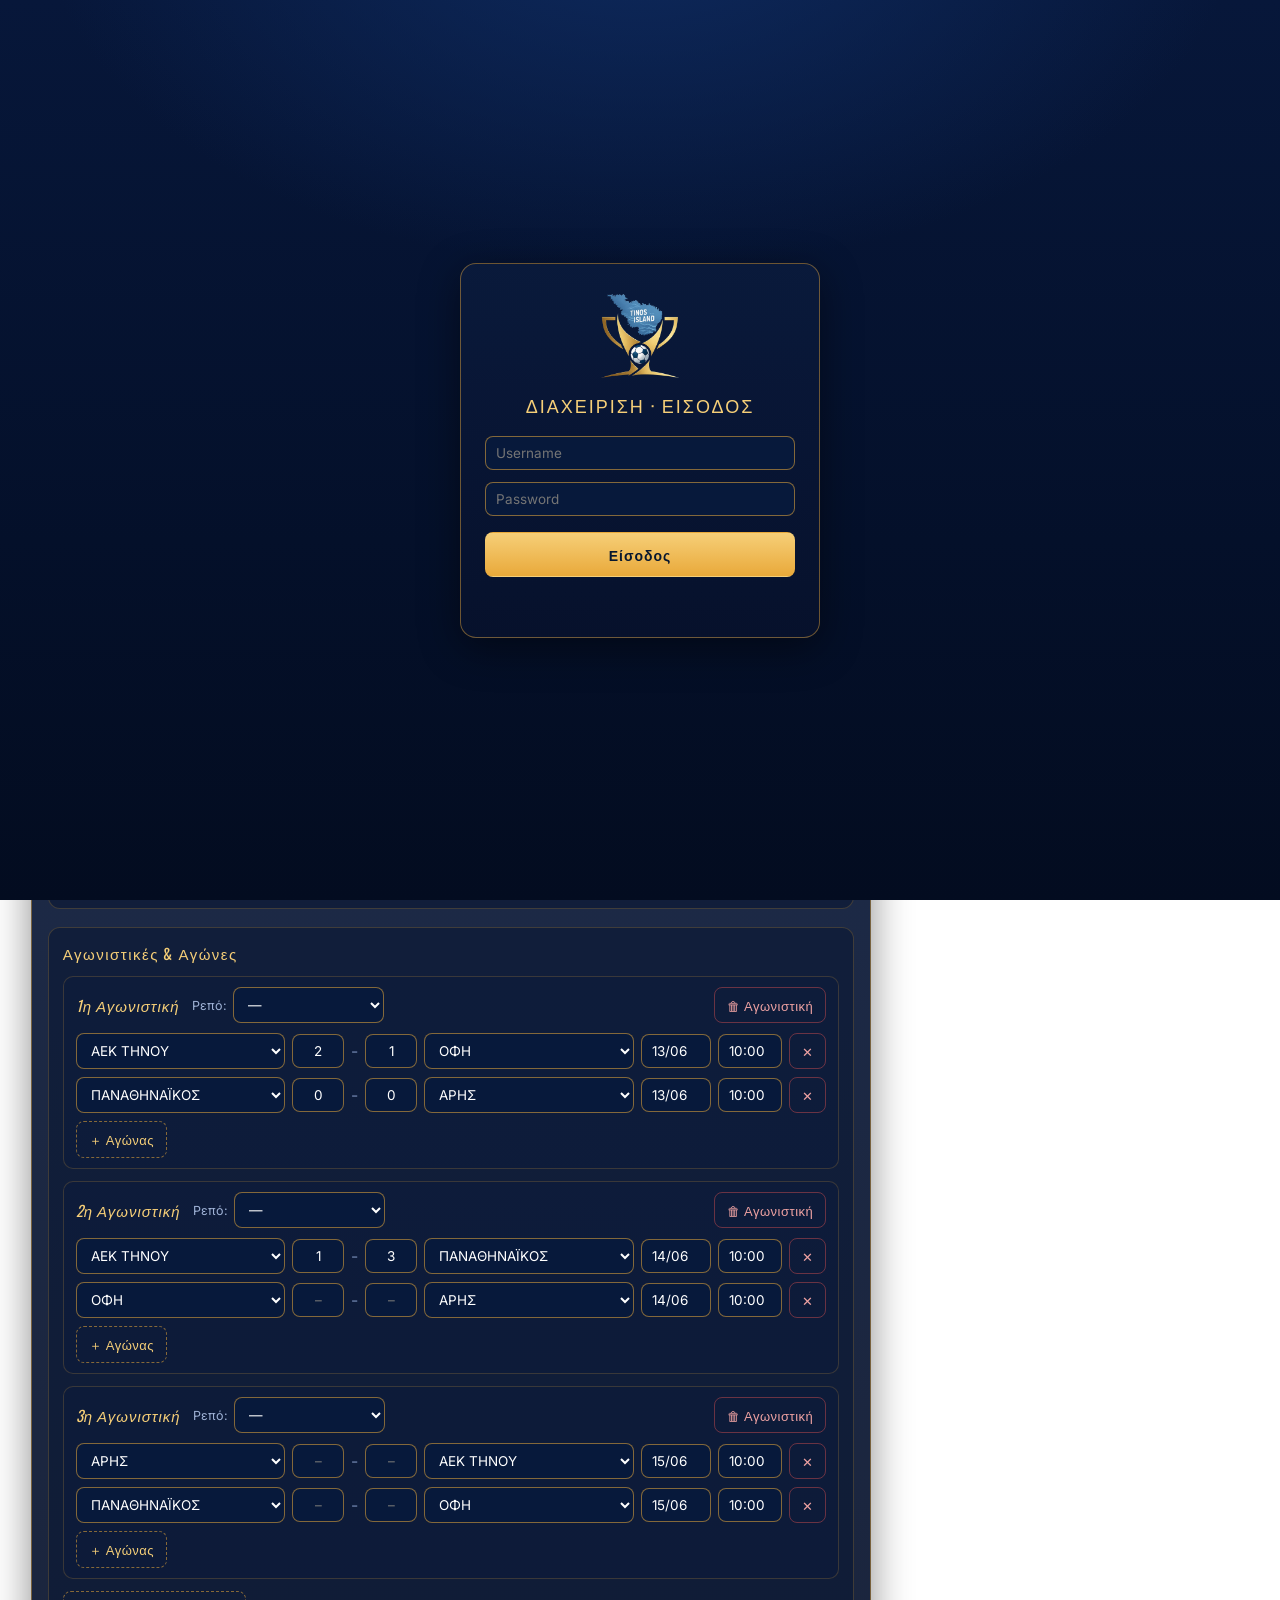
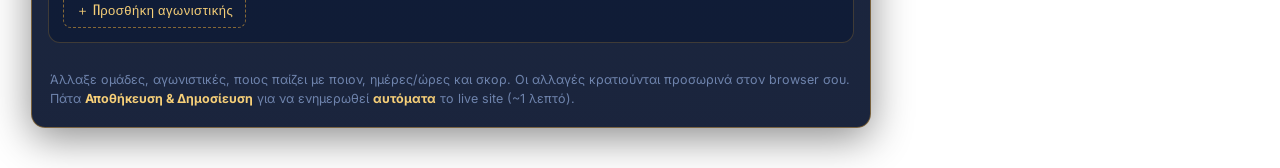
==== commit b5aecf44: "Admin: full editor, one-click publish to GitHub, and login gate - Edit everything: teams, matchdays," ====
--- a/admin.html
+++ b/admin.html
@@ -7,9 +7,22 @@
   <link rel="preconnect" href="https://fonts.googleapis.com" />
   <link rel="preconnect" href="https://fonts.gstatic.com" crossorigin />
   <link href="https://fonts.googleapis.com/css2?family=Oswald:wght@400;500;600;700&family=Inter:wght@400;500;600&display=swap" rel="stylesheet" />
-  <link rel="stylesheet" href="css/styles.css" />
+  <script>document.write('<link rel="stylesheet" href="css/styles.css?v=' + Date.now() + '">');</script>
+  <noscript><link rel="stylesheet" href="css/styles.css" /></noscript>
 </head>
 <body>
+  <!-- Πύλη εισόδου (μόνο για τον διαχειριστή) -->
+  <div id="loginGate" class="login-gate">
+    <form id="loginForm" class="login-box" autocomplete="on">
+      <img class="login-logo" src="logos/tinos-cup-mark.png" alt="TINOS CUP" />
+      <div class="login-title">ΔΙΑΧΕΙΡΙΣΗ · ΕΙΣΟΔΟΣ</div>
+      <input id="loginUser" class="adm-input" placeholder="Username" autocomplete="username" />
+      <input id="loginPass" class="adm-input" type="password" placeholder="Password" autocomplete="current-password" />
+      <button class="adm-btn gold" type="submit">Είσοδος</button>
+      <div id="loginErr" class="login-err"></div>
+    </form>
+  </div>
+
   <div class="app">
     <header class="masthead" style="grid-template-columns:auto 1fr auto;">
       <div class="brand-logo"><img src="logos/tinos-cup-mark.png" alt="TINOS CUP" /></div>
@@ -27,17 +40,40 @@
       <label>Κατηγορία
         <select id="selCategory"></select>
       </label>
+      <label>Τρέχουσα περίοδος
+        <select id="selCurrent"></select>
+      </label>
       <div class="admin-actions">
-        <button id="btnExport" class="adm-btn gold">⤓ Export data.js</button>
-        <button id="btnReset" class="adm-btn ghost">Καθαρισμός αλλαγών</button>
+        <button id="btnSave" class="adm-btn gold">💾 Αποθήκευση &amp; Δημοσίευση</button>
+        <button id="btnExport" class="adm-btn ghost">⤓ Export</button>
+        <button id="btnSettings" class="adm-btn ghost">⚙ Ρυθμίσεις</button>
+        <button id="btnReset" class="adm-btn ghost">↺ Επαναφορά</button>
       </div>
+    </div>
+
+    <div id="adminStatus" class="admin-status"></div>
+
+    <div id="adminSettings" class="admin-settings" hidden>
+      <p>Για <b>αυτόματη δημοσίευση</b> χρειάζεται ένα GitHub <b>fine-grained token</b> με δικαίωμα
+        <b>Contents: Read and write</b> ΜΟΝΟ στο repository <b>dimliaro/tinos-cup</b>.
+        Αποθηκεύεται <b>μόνο στον browser σου</b> (localStorage) και δεν φεύγει πουθενά αλλού.</p>
+      <p><a href="https://github.com/settings/personal-access-tokens/new" target="_blank" rel="noopener">→ Δημιουργία fine-grained token</a>
+        (Repository access: Only select repositories → tinos-cup · Permissions → Contents: Read and write)</p>
+      <div class="settings-row">
+        <input type="password" id="ghToken" class="adm-input grow" placeholder="github_pat_… (επικόλλησε εδώ)" autocomplete="off" />
+        <button id="btnSaveToken" class="adm-btn gold">Αποθήκευση token</button>
+        <button id="btnClearToken" class="adm-btn ghost">Διαγραφή token</button>
+      </div>
+      <div id="tokenState" class="token-state"></div>
     </div>
 
     <div class="results-grid">
       <section class="panel">
-        <div class="panel-title">ΕΙΣΑΓΩΓΗ ΣΚΟΡ</div>
+        <div class="panel-title">ΕΠΕΞΕΡΓΑΣΙΑ</div>
         <div id="editor" class="admin-editor"></div>
-        <p class="admin-hint">Οι αλλαγές αποθηκεύονται αυτόματα στον browser σου και φαίνονται αμέσως στο site (προεπισκόπηση). Για να γίνουν μόνιμες για όλους, πάτα <b>Export data.js</b> και ανέβασε το αρχείο στο repo.</p>
+        <p class="admin-hint">Άλλαξε ομάδες, αγωνιστικές, ποιος παίζει με ποιον, ημέρες/ώρες και σκορ.
+          Οι αλλαγές κρατιούνται προσωρινά στον browser σου. Πάτα <b>Αποθήκευση &amp; Δημοσίευση</b>
+          για να ενημερωθεί <b>αυτόματα</b> το live site (~1 λεπτό).</p>
       </section>
       <div class="rightcol">
         <section class="panel">
@@ -48,8 +84,14 @@
     </div>
   </div>
 
-  <script src="js/data.js"></script>
-  <script src="js/standings.js"></script>
-  <script src="js/admin.js"></script>
+  <script>
+    // cache-busting: φόρτωσε πάντα την τελευταία έκδοση
+    (function () {
+      var v = "?v=" + Date.now();
+      ["js/data.js", "js/standings.js", "js/admin.js"].forEach(function (s) {
+        document.write('<script src="' + s + v + '"><\/script>');
+      });
+    })();
+  </script>
 </body>
 </html>
--- a/css/styles.css
+++ b/css/styles.css
@@ -250,9 +250,12 @@
   font-family: var(--font-head); font-weight: 600; letter-spacing: 1px;
   font-size: clamp(13px, 1.15vw, 17px); color: #fff;
 }
-.team.home { justify-content: space-between; }
-.team.away { justify-content: space-between; text-align: right; }
-.team .tname { white-space: normal; line-height: 1.15; min-width: 0; }
+.team.home { justify-content: flex-start; }
+.team.away { justify-content: flex-start; }
+/* το όνομα γεμίζει τον χώρο και σπάει αν χρειαστεί· το σήμα μένει στην άκρη δίπλα στο VS */
+.team .tname { flex: 1; min-width: 0; white-space: normal; line-height: 1.15; overflow-wrap: break-word; }
+.team.home .tname { text-align: left; }
+.team.away .tname { text-align: right; }
 .crest {
   width: 30px; height: 30px; flex: none; border-radius: 50%;
   display: grid; place-items: center;
@@ -392,6 +395,77 @@
 .admin-match .am-score:focus { outline: none; border-color: var(--gold); box-shadow: 0 0 0 2px rgba(233,169,58,.2); }
 .admin-hint { padding: 4px 18px 18px; color: var(--text-faint); font-size: 12.5px; line-height: 1.5; }
 .admin-hint b { color: var(--gold-bright); }
+
+/* ---- login gate ---- */
+.login-gate {
+  position: fixed; inset: 0; z-index: 1000; display: grid; place-items: center; padding: 20px;
+  background:
+    radial-gradient(1000px 600px at 50% -10%, #0e2a5e 0%, transparent 60%),
+    linear-gradient(180deg, #07173a 0%, #04102a 60%, #030c20 100%);
+}
+.login-box {
+  width: min(360px, 92vw); display: flex; flex-direction: column; gap: 12px; text-align: center;
+  background: linear-gradient(180deg, rgba(10,26,60,.95), rgba(7,18,44,.95));
+  border: 1.5px solid var(--panel-border); border-radius: 16px; box-shadow: var(--shadow); padding: 30px 24px;
+}
+.login-logo { width: 84px; height: 84px; object-fit: contain; margin: 0 auto 2px; }
+.login-title { font-family: var(--font-head); letter-spacing: 2px; color: var(--gold-bright); font-size: 18px; margin-bottom: 6px; }
+.login-box .adm-input { width: 100%; }
+.login-box .adm-btn { width: 100%; margin-top: 4px; }
+.login-err { color: #f0a3a3; font-size: 13px; min-height: 18px; }
+
+/* ---- status + settings ---- */
+.admin-status { display: none; margin: -6px 0 14px; padding: 11px 16px; border-radius: 10px;
+  font-family: var(--font-head); letter-spacing: .5px; font-size: 14px; }
+.admin-status.show { display: block; }
+.admin-status.ok { background: rgba(46,160,67,.15); border: 1.5px solid rgba(46,160,67,.55); color: #c8f0cf; }
+.admin-status.err { background: rgba(200,40,40,.15); border: 1.5px solid rgba(220,80,80,.6); color: #f3c9c9; }
+
+.admin-settings { background: rgba(10,26,60,.7); border: 1.5px solid var(--panel-border);
+  border-radius: var(--radius); padding: 16px 18px; margin-bottom: 18px; font-size: 13.5px; color: var(--text-dim); line-height: 1.5; }
+.admin-settings a { color: var(--gold-bright); }
+.admin-settings p { margin-bottom: 10px; }
+.settings-row { display: flex; flex-wrap: wrap; gap: 10px; align-items: center; margin: 10px 0 6px; }
+.token-state { font-family: var(--font-head); letter-spacing: .5px; font-size: 12.5px; color: var(--text-faint); }
+.token-state.ok { color: #8fd99a; }
+
+/* ---- editor sections ---- */
+.adm-catbar { margin: 4px 16px 12px; }
+.adm-section { margin: 6px 16px 18px; padding: 14px; background: rgba(6,21,49,.5);
+  border: 1px solid rgba(233,169,58,.22); border-radius: 12px; }
+.adm-section-title { font-family: var(--font-head); letter-spacing: 1.5px; color: var(--gold-bright);
+  font-size: 15px; margin-bottom: 12px; }
+.adm-row { display: flex; flex-wrap: wrap; gap: 12px; margin-bottom: 10px; }
+.adm-field { display: flex; flex-direction: column; gap: 4px; }
+.adm-field-label { font-family: var(--font-head); letter-spacing: .5px; font-size: 11px; color: var(--text-faint); }
+.adm-input, .adm-select {
+  background: #07193b; color: #fff; border: 1.5px solid var(--gold-dim);
+  border-radius: 8px; padding: 8px 10px; font-family: var(--font-body); font-size: 13.5px;
+}
+.adm-input:focus, .adm-select:focus { outline: none; border-color: var(--gold); box-shadow: 0 0 0 2px rgba(233,169,58,.2); }
+.adm-input.grow { flex: 1; min-width: 120px; }
+.adm-input.score { width: 52px; text-align: center; -moz-appearance: textfield; }
+.adm-input.score::-webkit-outer-spin-button, .adm-input.score::-webkit-inner-spin-button { -webkit-appearance: none; margin: 0; }
+.adm-input[type="color"] { padding: 2px; height: 36px; }
+.adm-select { min-width: 0; }
+
+.adm-mini { font-family: var(--font-head); letter-spacing: .5px; font-size: 13px; cursor: pointer;
+  border-radius: 8px; padding: 7px 12px; border: 1.4px solid var(--gold-dim); background: transparent; color: var(--gold-bright); }
+.adm-mini:hover { border-color: var(--gold); background: rgba(233,169,58,.08); }
+.adm-mini.add { border-style: dashed; }
+.adm-mini.del { color: #f0a3a3; border-color: rgba(220,80,80,.45); }
+.adm-mini.del:hover { border-color: rgba(220,80,80,.8); background: rgba(200,40,40,.1); }
+
+.adm-team-row { display: flex; flex-wrap: wrap; gap: 8px; align-items: center; margin-bottom: 8px; }
+
+.adm-md { border: 1px solid rgba(233,169,58,.2); border-radius: 10px; padding: 10px 12px; margin-bottom: 12px; background: rgba(10,26,60,.4); }
+.adm-md-head { display: flex; flex-wrap: wrap; align-items: center; gap: 12px; margin-bottom: 10px; }
+.adm-md-title { font-family: var(--font-head); font-style: italic; letter-spacing: 1px; color: var(--gold-bright); font-size: 15px; }
+.adm-inline { display: inline-flex; align-items: center; gap: 6px; font-size: 12.5px; color: var(--text-dim); }
+.adm-md-head .adm-mini.del { margin-left: auto; }
+.adm-match2 { display: flex; flex-wrap: wrap; align-items: center; gap: 7px; margin-bottom: 8px; }
+.adm-match2 .adm-select { flex: 1; min-width: 120px; }
+.adm-vs { color: var(--text-faint); }
 
 /* ============================ HOME / ΑΡΧΙΚΗ ============================ */
 .home-masthead { justify-content: center; justify-items: center; grid-template-columns: 1fr; }
@@ -475,14 +549,43 @@
   .choice-card { padding: 28px 18px; }
   .home-badge { width: 132px; height: 132px; }
 
-  /* η βαθμολογία να κυλάει οριζόντια μέσα στο panel αντί να σπρώχνει όλη τη σελίδα */
-  .std-wrap { overflow-x: auto; -webkit-overflow-scrolling: touch; }
-  .std-wrap .standings { min-width: 340px; }
-
-  .match-row { grid-template-columns: 26px 1fr 70px 1fr; gap: 6px; padding: 9px 9px; }
-  .team { gap: 7px; font-size: 12.5px; }
+  /* ΒΑΘΜΟΛΟΓΙΑ στο κινητό: να χωράει ΟΛΗ χωρίς οριζόντιο scroll */
+  .std-wrap { overflow-x: visible; }
+  .std-wrap .standings { min-width: 0; }
+  .standings { table-layout: fixed; width: 100%; }
+  .standings thead th, .standings tbody td { padding: 8px 1px; font-size: 11.5px; }
+  .standings thead th { font-size: 10px; letter-spacing: .3px; }
+  .standings thead th.team-col { padding-left: 4px; text-align: left; }
+  /* πλάτη στηλών (απαραίτητο με table-layout: fixed) */
+  .standings thead th:first-child { width: 20px; }
+  .standings thead th:nth-child(3),
+  .standings thead th:nth-child(4),
+  .standings thead th:nth-child(5),
+  .standings thead th:nth-child(6) { width: 21px; }
+  .standings thead th:nth-child(7) { width: 34px; }   /* ΓΚΟΛ */
+  .standings thead th:nth-child(8) { width: 26px; }   /* ΔΓ */
+  .standings thead th:nth-child(9) { width: 24px; }   /* Β */
+  /* το σήμα ΔΙΠΛΑ στο όνομα (όχι από πάνω) — το όνομα αναδιπλώνεται μέσα στη στήλη */
+  .standings .team-cell .tc { flex-wrap: nowrap; align-items: center; gap: 6px; min-width: 0; }
+  .standings .team-cell .tc > span:last-child { white-space: normal; min-width: 0; line-height: 1.15; }
+  .standings .crest { width: 20px; height: 20px; flex: none; }
+
+  /* Στο κινητό: κάθε ομάδα σε δική της γραμμή (σήμα + ΠΛΗΡΕΣ όνομα), VS στη μέση.
+     Έτσι χωράνε ολόκληρα τα ονόματα δίπλα στο σήμα, χωρίς επικάλυψη. */
+  .match-row {
+    grid-template-columns: 1fr;
+    grid-template-areas: "home" "score" "away";
+    gap: 8px; padding: 12px 14px; justify-items: stretch;
+  }
+  .match-row .match-num { display: none; }
+  .match-row .team { font-size: 13.5px; gap: 10px; justify-content: center; text-align: center; }
+  .match-row .team.home { grid-area: home; }
+  .match-row .team.away { grid-area: away; }
+  .match-row .team.home .tname { order: 2; }          /* σήμα αριστερά, όνομα δεξιά */
+  .match-row .team .tname { flex: 0 1 auto; text-align: left; }
+  .match-row .score-box { grid-area: score; justify-self: center; min-width: 96px; height: 36px; }
   .crest { width: 26px; height: 26px; }
-  .match-row .crest { width: 46px; height: 46px; }
+  .match-row .crest { width: 42px; height: 42px; }
   .score-box { height: 34px; font-size: 18px; }
   .standings { font-size: 12px; }
   .standings thead th.team-col { padding-left: 30px; }
@@ -492,8 +595,8 @@
 @media (max-width: 420px) {
   .brand-logo { width: 84px; height: 84px; }
   .period-btn { flex: 1 1 100%; }
-  .match-row { grid-template-columns: 22px 1fr 60px 1fr; }
-  .team .tname { font-size: 11.5px; }
-  .standings thead th { font-size: 10.5px; padding: 7px 2px; }
-  .standings tbody td { padding: 9px 2px; }
-}
+  /* ΣΗΜ.: ΜΗ βάζεις εδώ grid-template-columns στο .match-row —
+     η stacked διάταξη ορίζεται στο @media 760 και πρέπει να ισχύει και εδώ. */
+  .standings thead th { font-size: 9.5px; padding: 7px 1px; }
+  .standings tbody td { padding: 8px 1px; font-size: 11px; }
+}
--- a/css/styles.css
+++ b/css/styles.css
@@ -250,9 +250,12 @@
   font-family: var(--font-head); font-weight: 600; letter-spacing: 1px;
   font-size: clamp(13px, 1.15vw, 17px); color: #fff;
 }
-.team.home { justify-content: space-between; }
-.team.away { justify-content: space-between; text-align: right; }
-.team .tname { white-space: normal; line-height: 1.15; min-width: 0; }
+.team.home { justify-content: flex-start; }
+.team.away { justify-content: flex-start; }
+/* το όνομα γεμίζει τον χώρο και σπάει αν χρειαστεί· το σήμα μένει στην άκρη δίπλα στο VS */
+.team .tname { flex: 1; min-width: 0; white-space: normal; line-height: 1.15; overflow-wrap: break-word; }
+.team.home .tname { text-align: left; }
+.team.away .tname { text-align: right; }
 .crest {
   width: 30px; height: 30px; flex: none; border-radius: 50%;
   display: grid; place-items: center;
@@ -392,6 +395,77 @@
 .admin-match .am-score:focus { outline: none; border-color: var(--gold); box-shadow: 0 0 0 2px rgba(233,169,58,.2); }
 .admin-hint { padding: 4px 18px 18px; color: var(--text-faint); font-size: 12.5px; line-height: 1.5; }
 .admin-hint b { color: var(--gold-bright); }
+
+/* ---- login gate ---- */
+.login-gate {
+  position: fixed; inset: 0; z-index: 1000; display: grid; place-items: center; padding: 20px;
+  background:
+    radial-gradient(1000px 600px at 50% -10%, #0e2a5e 0%, transparent 60%),
+    linear-gradient(180deg, #07173a 0%, #04102a 60%, #030c20 100%);
+}
+.login-box {
+  width: min(360px, 92vw); display: flex; flex-direction: column; gap: 12px; text-align: center;
+  background: linear-gradient(180deg, rgba(10,26,60,.95), rgba(7,18,44,.95));
+  border: 1.5px solid var(--panel-border); border-radius: 16px; box-shadow: var(--shadow); padding: 30px 24px;
+}
+.login-logo { width: 84px; height: 84px; object-fit: contain; margin: 0 auto 2px; }
+.login-title { font-family: var(--font-head); letter-spacing: 2px; color: var(--gold-bright); font-size: 18px; margin-bottom: 6px; }
+.login-box .adm-input { width: 100%; }
+.login-box .adm-btn { width: 100%; margin-top: 4px; }
+.login-err { color: #f0a3a3; font-size: 13px; min-height: 18px; }
+
+/* ---- status + settings ---- */
+.admin-status { display: none; margin: -6px 0 14px; padding: 11px 16px; border-radius: 10px;
+  font-family: var(--font-head); letter-spacing: .5px; font-size: 14px; }
+.admin-status.show { display: block; }
+.admin-status.ok { background: rgba(46,160,67,.15); border: 1.5px solid rgba(46,160,67,.55); color: #c8f0cf; }
+.admin-status.err { background: rgba(200,40,40,.15); border: 1.5px solid rgba(220,80,80,.6); color: #f3c9c9; }
+
+.admin-settings { background: rgba(10,26,60,.7); border: 1.5px solid var(--panel-border);
+  border-radius: var(--radius); padding: 16px 18px; margin-bottom: 18px; font-size: 13.5px; color: var(--text-dim); line-height: 1.5; }
+.admin-settings a { color: var(--gold-bright); }
+.admin-settings p { margin-bottom: 10px; }
+.settings-row { display: flex; flex-wrap: wrap; gap: 10px; align-items: center; margin: 10px 0 6px; }
+.token-state { font-family: var(--font-head); letter-spacing: .5px; font-size: 12.5px; color: var(--text-faint); }
+.token-state.ok { color: #8fd99a; }
+
+/* ---- editor sections ---- */
+.adm-catbar { margin: 4px 16px 12px; }
+.adm-section { margin: 6px 16px 18px; padding: 14px; background: rgba(6,21,49,.5);
+  border: 1px solid rgba(233,169,58,.22); border-radius: 12px; }
+.adm-section-title { font-family: var(--font-head); letter-spacing: 1.5px; color: var(--gold-bright);
+  font-size: 15px; margin-bottom: 12px; }
+.adm-row { display: flex; flex-wrap: wrap; gap: 12px; margin-bottom: 10px; }
+.adm-field { display: flex; flex-direction: column; gap: 4px; }
+.adm-field-label { font-family: var(--font-head); letter-spacing: .5px; font-size: 11px; color: var(--text-faint); }
+.adm-input, .adm-select {
+  background: #07193b; color: #fff; border: 1.5px solid var(--gold-dim);
+  border-radius: 8px; padding: 8px 10px; font-family: var(--font-body); font-size: 13.5px;
+}
+.adm-input:focus, .adm-select:focus { outline: none; border-color: var(--gold); box-shadow: 0 0 0 2px rgba(233,169,58,.2); }
+.adm-input.grow { flex: 1; min-width: 120px; }
+.adm-input.score { width: 52px; text-align: center; -moz-appearance: textfield; }
+.adm-input.score::-webkit-outer-spin-button, .adm-input.score::-webkit-inner-spin-button { -webkit-appearance: none; margin: 0; }
+.adm-input[type="color"] { padding: 2px; height: 36px; }
+.adm-select { min-width: 0; }
+
+.adm-mini { font-family: var(--font-head); letter-spacing: .5px; font-size: 13px; cursor: pointer;
+  border-radius: 8px; padding: 7px 12px; border: 1.4px solid var(--gold-dim); background: transparent; color: var(--gold-bright); }
+.adm-mini:hover { border-color: var(--gold); background: rgba(233,169,58,.08); }
+.adm-mini.add { border-style: dashed; }
+.adm-mini.del { color: #f0a3a3; border-color: rgba(220,80,80,.45); }
+.adm-mini.del:hover { border-color: rgba(220,80,80,.8); background: rgba(200,40,40,.1); }
+
+.adm-team-row { display: flex; flex-wrap: wrap; gap: 8px; align-items: center; margin-bottom: 8px; }
+
+.adm-md { border: 1px solid rgba(233,169,58,.2); border-radius: 10px; padding: 10px 12px; margin-bottom: 12px; background: rgba(10,26,60,.4); }
+.adm-md-head { display: flex; flex-wrap: wrap; align-items: center; gap: 12px; margin-bottom: 10px; }
+.adm-md-title { font-family: var(--font-head); font-style: italic; letter-spacing: 1px; color: var(--gold-bright); font-size: 15px; }
+.adm-inline { display: inline-flex; align-items: center; gap: 6px; font-size: 12.5px; color: var(--text-dim); }
+.adm-md-head .adm-mini.del { margin-left: auto; }
+.adm-match2 { display: flex; flex-wrap: wrap; align-items: center; gap: 7px; margin-bottom: 8px; }
+.adm-match2 .adm-select { flex: 1; min-width: 120px; }
+.adm-vs { color: var(--text-faint); }
 
 /* ============================ HOME / ΑΡΧΙΚΗ ============================ */
 .home-masthead { justify-content: center; justify-items: center; grid-template-columns: 1fr; }
@@ -475,14 +549,43 @@
   .choice-card { padding: 28px 18px; }
   .home-badge { width: 132px; height: 132px; }
 
-  /* η βαθμολογία να κυλάει οριζόντια μέσα στο panel αντί να σπρώχνει όλη τη σελίδα */
-  .std-wrap { overflow-x: auto; -webkit-overflow-scrolling: touch; }
-  .std-wrap .standings { min-width: 340px; }
-
-  .match-row { grid-template-columns: 26px 1fr 70px 1fr; gap: 6px; padding: 9px 9px; }
-  .team { gap: 7px; font-size: 12.5px; }
+  /* ΒΑΘΜΟΛΟΓΙΑ στο κινητό: να χωράει ΟΛΗ χωρίς οριζόντιο scroll */
+  .std-wrap { overflow-x: visible; }
+  .std-wrap .standings { min-width: 0; }
+  .standings { table-layout: fixed; width: 100%; }
+  .standings thead th, .standings tbody td { padding: 8px 1px; font-size: 11.5px; }
+  .standings thead th { font-size: 10px; letter-spacing: .3px; }
+  .standings thead th.team-col { padding-left: 4px; text-align: left; }
+  /* πλάτη στηλών (απαραίτητο με table-layout: fixed) */
+  .standings thead th:first-child { width: 20px; }
+  .standings thead th:nth-child(3),
+  .standings thead th:nth-child(4),
+  .standings thead th:nth-child(5),
+  .standings thead th:nth-child(6) { width: 21px; }
+  .standings thead th:nth-child(7) { width: 34px; }   /* ΓΚΟΛ */
+  .standings thead th:nth-child(8) { width: 26px; }   /* ΔΓ */
+  .standings thead th:nth-child(9) { width: 24px; }   /* Β */
+  /* το σήμα ΔΙΠΛΑ στο όνομα (όχι από πάνω) — το όνομα αναδιπλώνεται μέσα στη στήλη */
+  .standings .team-cell .tc { flex-wrap: nowrap; align-items: center; gap: 6px; min-width: 0; }
+  .standings .team-cell .tc > span:last-child { white-space: normal; min-width: 0; line-height: 1.15; }
+  .standings .crest { width: 20px; height: 20px; flex: none; }
+
+  /* Στο κινητό: κάθε ομάδα σε δική της γραμμή (σήμα + ΠΛΗΡΕΣ όνομα), VS στη μέση.
+     Έτσι χωράνε ολόκληρα τα ονόματα δίπλα στο σήμα, χωρίς επικάλυψη. */
+  .match-row {
+    grid-template-columns: 1fr;
+    grid-template-areas: "home" "score" "away";
+    gap: 8px; padding: 12px 14px; justify-items: stretch;
+  }
+  .match-row .match-num { display: none; }
+  .match-row .team { font-size: 13.5px; gap: 10px; justify-content: center; text-align: center; }
+  .match-row .team.home { grid-area: home; }
+  .match-row .team.away { grid-area: away; }
+  .match-row .team.home .tname { order: 2; }          /* σήμα αριστερά, όνομα δεξιά */
+  .match-row .team .tname { flex: 0 1 auto; text-align: left; }
+  .match-row .score-box { grid-area: score; justify-self: center; min-width: 96px; height: 36px; }
   .crest { width: 26px; height: 26px; }
-  .match-row .crest { width: 46px; height: 46px; }
+  .match-row .crest { width: 42px; height: 42px; }
   .score-box { height: 34px; font-size: 18px; }
   .standings { font-size: 12px; }
   .standings thead th.team-col { padding-left: 30px; }
@@ -492,8 +595,8 @@
 @media (max-width: 420px) {
   .brand-logo { width: 84px; height: 84px; }
   .period-btn { flex: 1 1 100%; }
-  .match-row { grid-template-columns: 22px 1fr 60px 1fr; }
-  .team .tname { font-size: 11.5px; }
-  .standings thead th { font-size: 10.5px; padding: 7px 2px; }
-  .standings tbody td { padding: 9px 2px; }
-}
+  /* ΣΗΜ.: ΜΗ βάζεις εδώ grid-template-columns στο .match-row —
+     η stacked διάταξη ορίζεται στο @media 760 και πρέπει να ισχύει και εδώ. */
+  .standings thead th { font-size: 9.5px; padding: 7px 1px; }
+  .standings tbody td { padding: 8px 1px; font-size: 11px; }
+}
